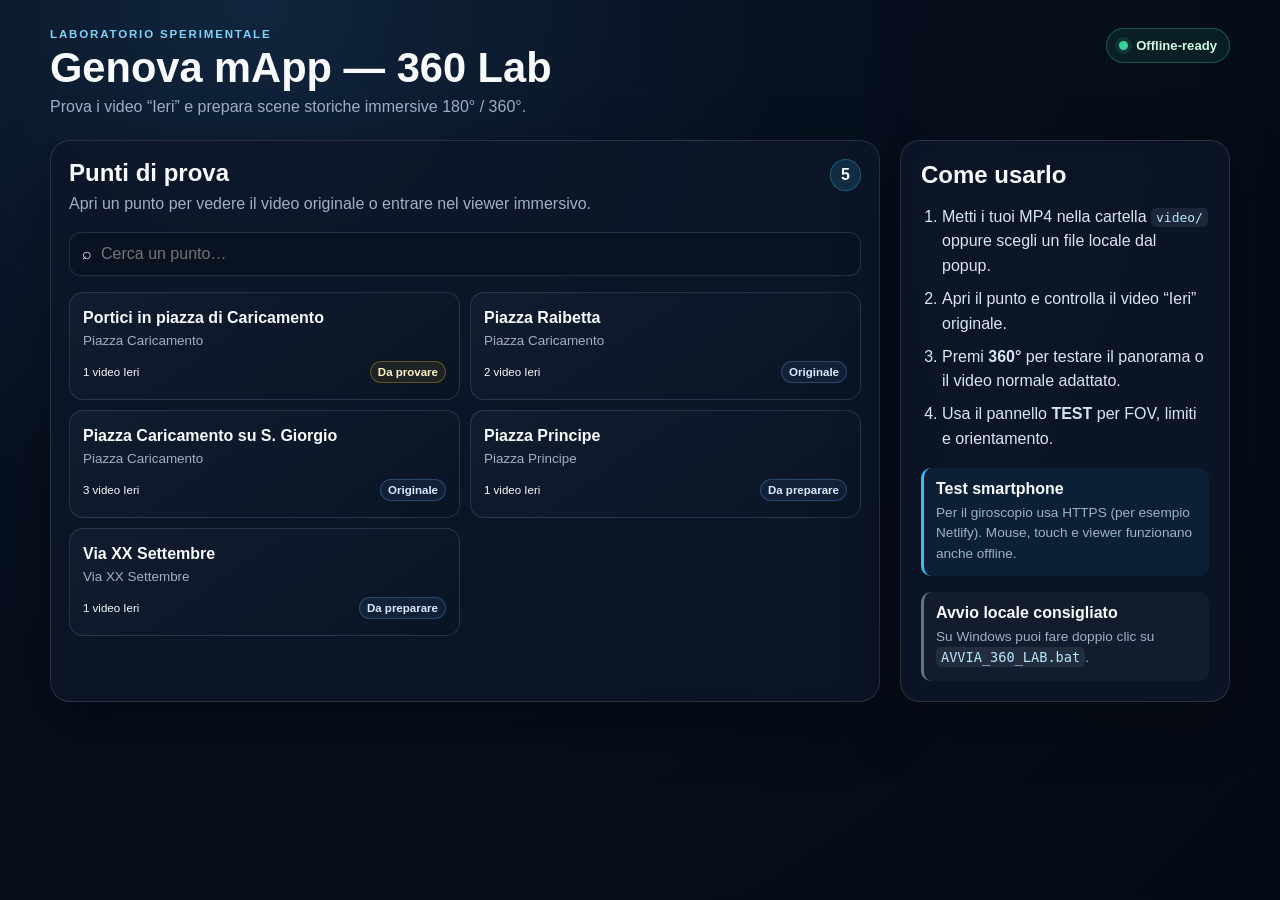
==== index.html @ f82e508f "Add files via upload" ====
<!doctype html>
<html lang="it">
<head>
  <meta charset="utf-8">
  <meta name="viewport" content="width=device-width, initial-scale=1, viewport-fit=cover">
  <meta name="theme-color" content="#07101f">
  <title>Genova mApp — 360 Lab v0.1.4</title>
  <link rel="stylesheet" href="css/style.css?v=0.1.4">
</head>
<body>
  <div class="app-shell">
    <header class="topbar">
      <div>
        <div class="eyebrow">LABORATORIO SPERIMENTALE</div>
        <h1>Genova mApp — 360 Lab</h1>
        <p class="subtitle">Prova i video “Ieri” e prepara scene storiche immersive 180° / 360°.</p>
      </div>
      <div class="offline-pill" title="Nessuna libreria esterna necessaria"><span class="dot"></span> Offline-ready</div>
    </header>

    <main class="main-grid">
      <section class="catalog-panel">
        <div class="panel-heading">
          <div>
            <h2>Punti di prova</h2>
            <p>Apri un punto per vedere il video originale o entrare nel viewer immersivo.</p>
          </div>
          <span id="point-count" class="count-badge">0</span>
        </div>
        <label class="search-box">
          <span aria-hidden="true">⌕</span>
          <input id="search-input" type="search" placeholder="Cerca un punto…" autocomplete="off">
        </label>
        <div id="point-list" class="point-list" aria-live="polite"></div>
      </section>

      <aside class="info-panel">
        <h2>Come usarlo</h2>
        <ol>
          <li>Metti i tuoi MP4 nella cartella <code>video/</code> oppure scegli un file locale dal popup.</li>
          <li>Apri il punto e controlla il video “Ieri” originale.</li>
          <li>Premi <strong>360°</strong> per testare il panorama o il video normale adattato.</li>
          <li>Usa il pannello <strong>TEST</strong> per FOV, limiti e orientamento.</li>
        </ol>
        <div class="note-card">
          <strong>Test smartphone</strong>
          <p>Per il giroscopio usa HTTPS (per esempio Netlify). Mouse, touch e viewer funzionano anche offline.</p>
        </div>
        <div class="note-card compact">
          <strong>Avvio locale consigliato</strong>
          <p>Su Windows puoi fare doppio clic su <code>AVVIA_360_LAB.bat</code>.</p>
        </div>
      </aside>
    </main>
  </div>

  <div id="point-modal" class="modal-backdrop" hidden>
    <section class="qr-modal" role="dialog" aria-modal="true" aria-labelledby="modal-title">
      <header class="qr-header">
        <div>
          <div class="qr-kicker">PUNTO QR — TEST</div>
          <h2 id="modal-title">Punto</h2>
        </div>
        <button id="modal-close" class="icon-btn" type="button" aria-label="Chiudi">×</button>
      </header>

      <div class="media-stage">
        <video id="past-video" playsinline preload="metadata" controls></video>
        <div id="media-empty" class="media-empty">
          <div class="media-empty-icon">▶</div>
          <strong>Video “Ieri” non presente</strong>
          <span>Copia il file indicato in <code>video/</code> oppure selezionalo dal computer.</span>
        </div>
      </div>

      <div class="video-controls">
        <button id="video-play" class="control-btn" type="button" aria-label="Riproduci o pausa">▶</button>
        <input id="video-progress" class="progress" type="range" min="0" max="1000" value="0" aria-label="Posizione video">
        <span id="video-time" class="time">0:00 / 0:00</span>
      </div>

      <div class="media-tabs" aria-label="Modalità">
        <button class="tab-btn is-active" type="button" data-tab="original">Ieri</button>
        <button id="open-vr" class="tab-btn vr-tab" type="button">◉ 360°</button>
        <button id="pick-file" class="tab-btn secondary" type="button">File locale…</button>
        <input id="local-file" type="file" accept="video/*,image/*" hidden>
      </div>

      <div class="qr-content">
        <p id="modal-description"></p>
        <div class="media-meta">
          <span id="source-name"></span>
          <span id="source-status" class="status-chip"></span>
        </div>
      </div>

      <footer class="qr-footer">
        <button id="prev-media" class="small-btn" type="button">‹ Precedente</button>
        <span id="media-counter">1 / 1</span>
        <button id="next-media" class="small-btn" type="button">Successivo ›</button>
      </footer>
    </section>
  </div>

  <div id="vr-overlay" class="vr-overlay" hidden>
    <section id="vr-shell" class="vr-shell" aria-label="Viewer immersivo">
      <canvas id="vr-canvas" tabindex="0"></canvas>
      <div id="vr-fallback" class="vr-fallback" hidden>
        <strong>Viewer non disponibile.</strong>
        <span>Il contenuto non può essere visualizzato nel viewer immersivo.</span>
      </div>

      <header class="vr-topbar">
        <div>
          <div class="vr-kicker">GENOVA NEL PASSATO</div>
          <h2 id="vr-title">Panorama</h2>
        </div>
        <div class="vr-top-actions">
          <button id="gyro-btn" class="vr-btn" type="button">📱 Movimento</button>
          <button id="vr-fullscreen" class="vr-btn" type="button">⛶</button>
          <button id="vr-close" class="vr-btn vr-close" type="button">×</button>
        </div>
      </header>

      <div class="vr-hint" id="vr-hint">Trascina per guardarti intorno • rotellina per lo zoom</div>

      <button id="test-toggle" class="test-toggle" type="button">⚙ TEST</button>
      <aside id="test-panel" class="test-panel" hidden>
        <div class="test-head">
          <strong>Regolazioni scena</strong>
          <button id="test-close" type="button" aria-label="Chiudi pannello test">×</button>
        </div>

        <label>Proiezione
          <select id="projection-select">
            <option value="equirect">Panorama equirettangolare</option>
            <option value="flat180">Video/foto normale → 180° (test)</option>
          </select>
        </label>

        <label>Ampiezza visuale <output id="fov-out">80°</output>
          <input id="fov-range" type="range" min="35" max="110" value="80">
        </label>

        <label>Rotazione iniziale <output id="yaw-out">0°</output>
          <input id="yaw-range" type="range" min="-180" max="180" value="0">
        </label>

        <label>Inclinazione <output id="pitch-out">0°</output>
          <input id="pitch-range" type="range" min="-75" max="75" value="0">
        </label>

        <label>Limite orizzontale
          <select id="limit-select">
            <option value="180">180°</option>
            <option value="150">150°</option>
            <option value="120">120°</option>
            <option value="240">240°</option>
            <option value="360">360°</option>
          </select>
        </label>

        <label class="switch-row"><input id="auto-rotate" type="checkbox"> Rotazione automatica lenta</label>
        <label class="switch-row"><input id="loop-video" type="checkbox" checked> Video in loop</label>

        <div class="test-actions">
          <button id="reset-view" type="button">Reset visuale</button>
          <button id="play-vr-media" type="button">▶ / ❚❚</button>
        </div>
        <p id="vr-source-info" class="source-info"></p>
      </aside>
    </section>
  </div>

  <script src="js/punti.js?v=0.1.4"></script>
  <script src="js/vr-viewer.js?v=0.1.4"></script>
  <script src="js/app.js?v=0.1.4"></script>
</body>
</html>
---- css/style.css ----
[hidden]{display:none!important}
:root{
  color-scheme:dark;
  --bg:#07101f;--panel:#0d1728;--panel2:#111d31;--line:rgba(148,163,184,.20);
  --text:#f8fafc;--muted:#9fb0c7;--blue:#38bdf8;--blue2:#0ea5e9;--green:#34d399;
  --amber:#fbbf24;--red:#fb7185;--shadow:0 20px 60px rgba(0,0,0,.35)
}
*{box-sizing:border-box}html,body{margin:0;min-height:100%;background:radial-gradient(circle at 20% 0,#10253d 0,#07101f 42%,#050b15 100%);color:var(--text);font-family:Inter,Segoe UI,Roboto,Arial,sans-serif}button,input,select{font:inherit}button{color:inherit}.app-shell{width:min(1180px,calc(100% - 32px));margin:0 auto;padding:28px 0 42px}.topbar{display:flex;justify-content:space-between;gap:24px;align-items:flex-start;margin-bottom:24px}.eyebrow,.qr-kicker,.vr-kicker{font-size:.72rem;font-weight:900;letter-spacing:.16em;color:#7dd3fc}.topbar h1{margin:.25rem 0 .35rem;font-size:clamp(1.65rem,4vw,2.6rem)}.subtitle{margin:0;color:var(--muted);max-width:720px}.offline-pill{display:flex;align-items:center;gap:8px;border:1px solid rgba(52,211,153,.32);background:rgba(52,211,153,.09);padding:9px 12px;border-radius:999px;color:#d1fae5;font-size:.82rem;font-weight:800;white-space:nowrap}.dot{width:9px;height:9px;border-radius:50%;background:var(--green);box-shadow:0 0 0 4px rgba(52,211,153,.12)}.main-grid{display:grid;grid-template-columns:minmax(0,1fr) 330px;gap:20px}.catalog-panel,.info-panel{border:1px solid var(--line);background:rgba(13,23,40,.86);border-radius:20px;box-shadow:var(--shadow);backdrop-filter:blur(10px)}.catalog-panel{padding:18px}.info-panel{padding:20px;align-self:start}.panel-heading{display:flex;justify-content:space-between;gap:20px;align-items:flex-start}.panel-heading h2,.info-panel h2{margin:0 0 5px}.panel-heading p,.info-panel p{margin:0;color:var(--muted);line-height:1.5}.count-badge{background:rgba(56,189,248,.14);border:1px solid rgba(56,189,248,.3);padding:6px 10px;border-radius:999px;font-weight:900}.search-box{margin:16px 0;display:flex;align-items:center;gap:9px;border:1px solid var(--line);background:#081220;border-radius:12px;padding:0 12px}.search-box input{width:100%;min-width:0;border:0;outline:0;background:transparent;color:var(--text);padding:12px 0;font-size:16px}.point-list{display:grid;grid-template-columns:repeat(2,minmax(0,1fr));gap:10px}.point-card{border:1px solid var(--line);background:linear-gradient(145deg,rgba(17,29,49,.95),rgba(10,20,36,.95));border-radius:14px;padding:13px;text-align:left;cursor:pointer;transition:.16s ease;min-height:108px}.point-card:hover{border-color:rgba(56,189,248,.55);transform:translateY(-1px)}.point-card:focus-visible,.tab-btn:focus-visible,.vr-btn:focus-visible,.small-btn:focus-visible{outline:2px solid var(--blue);outline-offset:2px}.point-card h3{margin:0 0 5px;font-size:1rem}.point-card p{margin:0;color:var(--muted);font-size:.84rem;line-height:1.4}.point-meta{margin-top:10px;display:flex;align-items:center;justify-content:space-between;gap:8px;font-size:.72rem}.status{padding:4px 7px;border-radius:999px;font-weight:800;border:1px solid}.status-ready{color:#d1fae5;border-color:rgba(52,211,153,.32);background:rgba(52,211,153,.09)}.status-test{color:#fef3c7;border-color:rgba(251,191,36,.3);background:rgba(251,191,36,.08)}.status-source{color:#dbeafe;border-color:rgba(96,165,250,.3);background:rgba(96,165,250,.08)}.info-panel ol{padding-left:21px;color:#dbe5f2;line-height:1.55}.info-panel li+li{margin-top:8px}.info-panel code,.media-empty code{background:rgba(148,163,184,.12);padding:2px 5px;border-radius:5px;color:#bae6fd}.note-card{margin-top:16px;border-left:3px solid var(--blue);background:rgba(14,165,233,.08);padding:12px;border-radius:10px}.note-card.compact{border-left-color:#64748b;background:rgba(100,116,139,.08)}.note-card p{font-size:.85rem;margin-top:5px}.modal-backdrop{position:fixed;inset:0;background:rgba(2,6,12,.76);display:grid;place-items:center;padding:20px;z-index:50;backdrop-filter:blur(5px)}.modal-backdrop[hidden],.vr-overlay[hidden]{display:none!important}.qr-modal{width:min(590px,100%);max-height:calc(100vh - 40px);overflow:auto;border:1px solid rgba(148,163,184,.24);border-radius:18px;background:#0b1628;box-shadow:0 26px 90px rgba(0,0,0,.6)}.qr-header{display:flex;align-items:center;justify-content:space-between;gap:12px;padding:15px 16px;border-bottom:1px solid var(--line)}.qr-header h2{margin:3px 0 0;font-size:1.2rem}.icon-btn{width:38px;height:38px;border-radius:10px;border:1px solid var(--line);background:#132238;font-size:1.6rem;cursor:pointer}.media-stage{position:relative;aspect-ratio:16/9;background:#02060b;display:grid;place-items:center;overflow:hidden}.media-stage video{width:100%;height:100%;object-fit:contain;background:#000}.media-empty{position:absolute;inset:0;display:flex;flex-direction:column;align-items:center;justify-content:center;text-align:center;gap:7px;color:var(--muted);padding:22px;background:radial-gradient(circle,#122238,#050a12)}.media-empty strong{color:var(--text)}.media-empty-icon{font-size:2rem;color:#7dd3fc}.video-controls{display:flex;align-items:center;gap:8px;padding:7px 10px;background:#070e1b;border-top:1px solid var(--line);border-bottom:1px solid var(--line)}.control-btn{width:34px;height:34px;border:1px solid var(--line);border-radius:8px;background:#172438;cursor:pointer}.progress{flex:1;min-width:70px;accent-color:var(--blue)}.time{font-size:.72rem;color:#cbd5e1;font-variant-numeric:tabular-nums;white-space:nowrap}.media-tabs{display:flex;gap:7px;padding:11px 12px;border-bottom:1px solid var(--line);flex-wrap:wrap}.tab-btn,.small-btn{border:1px solid var(--line);background:#16243a;border-radius:10px;padding:9px 13px;font-weight:800;cursor:pointer}.tab-btn.is-active{border-color:rgba(56,189,248,.65);background:rgba(14,165,233,.19)}.vr-tab{border-color:rgba(56,189,248,.55);background:linear-gradient(135deg,rgba(14,165,233,.22),rgba(56,189,248,.09))}.tab-btn.secondary{margin-left:auto;color:#cbd5e1}.qr-content{padding:13px 15px}.qr-content p{margin:0;color:#d3dceb;line-height:1.55}.media-meta{display:flex;gap:8px;align-items:center;justify-content:space-between;margin-top:11px;color:var(--muted);font-size:.76rem;flex-wrap:wrap}.status-chip{border:1px solid var(--line);border-radius:999px;padding:4px 7px}.qr-footer{display:flex;align-items:center;justify-content:space-between;gap:10px;padding:11px 13px;border-top:1px solid var(--line);background:rgba(15,23,42,.35)}.small-btn{padding:8px 10px;font-size:.82rem}.small-btn:disabled{opacity:.4;cursor:not-allowed}.vr-overlay{position:fixed;inset:0;background:#000;z-index:80}.vr-shell{position:absolute;inset:0;overflow:hidden;background:#000}.vr-shell canvas{display:block;width:100%;height:100%;touch-action:none;cursor:grab;outline:0}.vr-shell canvas:active{cursor:grabbing}.vr-topbar{position:absolute;top:0;left:0;right:0;display:flex;align-items:center;justify-content:space-between;gap:12px;padding:calc(12px + env(safe-area-inset-top)) 14px 12px;background:linear-gradient(to bottom,rgba(0,0,0,.74),transparent);pointer-events:none}.vr-topbar>*{pointer-events:auto}.vr-topbar h2{margin:3px 0 0;font-size:1.05rem;text-shadow:0 2px 8px #000}.vr-top-actions{display:flex;gap:7px}.vr-btn{min-width:42px;height:42px;border:1px solid rgba(255,255,255,.23);border-radius:10px;background:rgba(7,14,27,.72);backdrop-filter:blur(8px);font-weight:800;cursor:pointer}.vr-btn.is-on{border-color:rgba(52,211,153,.7);background:rgba(5,150,105,.35)}.vr-close{font-size:1.45rem}.vr-hint{position:absolute;left:50%;bottom:18px;transform:translateX(-50%);background:rgba(7,14,27,.72);border:1px solid rgba(255,255,255,.18);padding:8px 12px;border-radius:999px;font-size:.78rem;white-space:nowrap;backdrop-filter:blur(8px);pointer-events:none}.test-toggle{position:absolute;right:14px;bottom:18px;border:1px solid rgba(255,255,255,.2);background:rgba(7,14,27,.78);border-radius:10px;padding:10px 12px;font-weight:900;cursor:pointer}.test-panel{position:absolute;right:14px;bottom:70px;width:min(330px,calc(100% - 28px));max-height:calc(100% - 140px);overflow:auto;border:1px solid rgba(255,255,255,.2);background:rgba(7,14,27,.94);backdrop-filter:blur(12px);border-radius:14px;padding:13px;box-shadow:0 18px 55px rgba(0,0,0,.5)}.test-panel label{display:grid;gap:6px;margin-top:11px;color:#dbe5f2;font-size:.82rem}.test-panel select,.test-panel input[type=range]{width:100%}.test-panel select{border:1px solid var(--line);background:#132238;color:var(--text);border-radius:8px;padding:8px}.test-head{display:flex;justify-content:space-between;align-items:center}.test-head button{border:0;background:transparent;color:#fff;font-size:1.2rem;cursor:pointer}.test-panel output{float:right;color:#7dd3fc}.switch-row{display:flex!important;grid-template-columns:auto 1fr;align-items:center;gap:8px!important}.test-actions{display:grid;grid-template-columns:1fr 1fr;gap:8px;margin-top:13px}.test-actions button{border:1px solid var(--line);background:#172438;color:#fff;border-radius:9px;padding:9px;cursor:pointer}.source-info{margin:10px 0 0!important;color:var(--muted);font-size:.73rem;word-break:break-all}.vr-fallback{position:absolute;inset:0;display:grid;place-content:center;text-align:center;gap:8px;background:#07101f;color:var(--muted)}.vr-fallback strong{color:#fff}.empty-list{padding:24px;text-align:center;color:var(--muted);border:1px dashed var(--line);border-radius:12px}
@media(max-width:820px){.main-grid{grid-template-columns:1fr}.info-panel{order:2}.point-list{grid-template-columns:1fr 1fr}.topbar{align-items:center}.offline-pill{display:none}}
@media(max-width:560px){.app-shell{width:min(100% - 20px,1180px);padding-top:16px}.topbar{margin-bottom:14px}.subtitle{font-size:.9rem}.point-list{grid-template-columns:1fr}.catalog-panel{padding:12px;border-radius:15px}.info-panel{padding:15px;border-radius:15px}.modal-backdrop{padding:10px;align-items:end}.qr-modal{max-height:calc(100vh - 20px);border-radius:16px}.tab-btn{flex:1 1 auto}.tab-btn.secondary{margin-left:0}.video-controls{gap:5px}.time{font-size:.65rem}.vr-topbar{align-items:flex-start}.vr-top-actions{gap:5px}.vr-btn{min-width:40px;height:40px}.vr-btn:first-child{font-size:0}.vr-btn:first-child::after{content:'📱';font-size:18px}.vr-hint{bottom:76px;max-width:calc(100% - 24px);white-space:normal;text-align:center}.test-toggle{bottom:18px}}
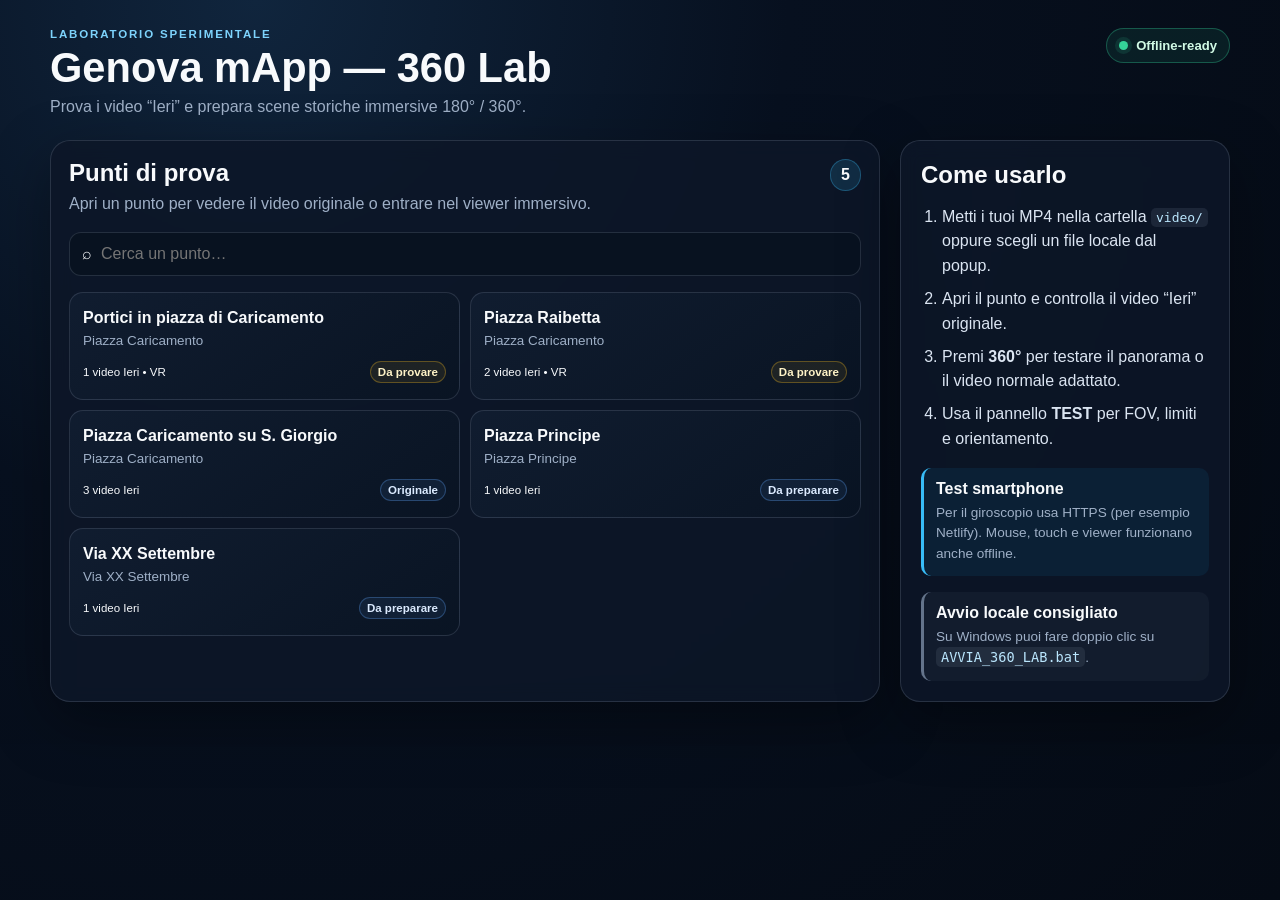
==== commit 21a48388: "Add files via upload" ====
--- a/index.html
+++ b/index.html
@@ -4,8 +4,8 @@
   <meta charset="utf-8">
   <meta name="viewport" content="width=device-width, initial-scale=1, viewport-fit=cover">
   <meta name="theme-color" content="#07101f">
-  <title>Genova mApp — 360 Lab v0.1.4</title>
-  <link rel="stylesheet" href="css/style.css?v=0.1.4">
+  <title>Genova mApp — 360 Lab v0.1.6</title>
+  <link rel="stylesheet" href="css/style.css?v=0.1.6">
 </head>
 <body>
   <div class="app-shell">
@@ -109,6 +109,10 @@
         <strong>Viewer non disponibile.</strong>
         <span>Il contenuto non può essere visualizzato nel viewer immersivo.</span>
       </div>
+      <div id="vr-loader" class="vr-loader" hidden>
+        <span class="vr-spinner" aria-hidden="true"></span>
+        <strong>Caricamento del video...</strong>
+      </div>
 
       <header class="vr-topbar">
         <div>
@@ -117,6 +121,7 @@
         </div>
         <div class="vr-top-actions">
           <button id="gyro-btn" class="vr-btn" type="button">📱 Movimento</button>
+          <button id="vr-audio" class="vr-btn vr-audio" type="button" aria-label="Silenzia audio" title="Silenzia audio">🔊</button>
           <button id="vr-fullscreen" class="vr-btn" type="button">⛶</button>
           <button id="vr-close" class="vr-btn vr-close" type="button">×</button>
         </div>
@@ -150,30 +155,31 @@
           <input id="pitch-range" type="range" min="-75" max="75" value="0">
         </label>
 
-        <label>Limite orizzontale
-          <select id="limit-select">
-            <option value="180">180°</option>
-            <option value="150">150°</option>
-            <option value="120">120°</option>
-            <option value="240">240°</option>
-            <option value="360">360°</option>
-          </select>
+        <label>Limite sinistro <output id="min-yaw-out">-90°</output>
+          <input id="min-yaw-range" type="range" min="-180" max="0" value="-90">
+        </label>
+        <label>Limite destro <output id="max-yaw-out">90°</output>
+          <input id="max-yaw-range" type="range" min="0" max="180" value="90">
+        </label>
+        <label>Limite verso il basso <output id="min-pitch-out">-40°</output>
+          <input id="min-pitch-range" type="range" min="-85" max="0" value="-40">
+        </label>
+        <label>Limite verso l’alto <output id="max-pitch-out">40°</output>
+          <input id="max-pitch-range" type="range" min="0" max="85" value="40">
         </label>
 
         <label class="switch-row"><input id="auto-rotate" type="checkbox"> Rotazione automatica lenta</label>
-        <label class="switch-row"><input id="loop-video" type="checkbox" checked> Video in loop</label>
 
-        <div class="test-actions">
+        <div class="test-actions single">
           <button id="reset-view" type="button">Reset visuale</button>
-          <button id="play-vr-media" type="button">▶ / ❚❚</button>
         </div>
         <p id="vr-source-info" class="source-info"></p>
       </aside>
     </section>
   </div>
 
-  <script src="js/punti.js?v=0.1.4"></script>
-  <script src="js/vr-viewer.js?v=0.1.4"></script>
-  <script src="js/app.js?v=0.1.4"></script>
+  <script src="js/punti.js?v=0.1.6"></script>
+  <script src="js/vr-viewer.js?v=0.1.6"></script>
+  <script src="js/app.js?v=0.1.6"></script>
 </body>
 </html>
--- a/css/style.css
+++ b/css/style.css
@@ -8,3 +8,6 @@
 *{box-sizing:border-box}html,body{margin:0;min-height:100%;background:radial-gradient(circle at 20% 0,#10253d 0,#07101f 42%,#050b15 100%);color:var(--text);font-family:Inter,Segoe UI,Roboto,Arial,sans-serif}button,input,select{font:inherit}button{color:inherit}.app-shell{width:min(1180px,calc(100% - 32px));margin:0 auto;padding:28px 0 42px}.topbar{display:flex;justify-content:space-between;gap:24px;align-items:flex-start;margin-bottom:24px}.eyebrow,.qr-kicker,.vr-kicker{font-size:.72rem;font-weight:900;letter-spacing:.16em;color:#7dd3fc}.topbar h1{margin:.25rem 0 .35rem;font-size:clamp(1.65rem,4vw,2.6rem)}.subtitle{margin:0;color:var(--muted);max-width:720px}.offline-pill{display:flex;align-items:center;gap:8px;border:1px solid rgba(52,211,153,.32);background:rgba(52,211,153,.09);padding:9px 12px;border-radius:999px;color:#d1fae5;font-size:.82rem;font-weight:800;white-space:nowrap}.dot{width:9px;height:9px;border-radius:50%;background:var(--green);box-shadow:0 0 0 4px rgba(52,211,153,.12)}.main-grid{display:grid;grid-template-columns:minmax(0,1fr) 330px;gap:20px}.catalog-panel,.info-panel{border:1px solid var(--line);background:rgba(13,23,40,.86);border-radius:20px;box-shadow:var(--shadow);backdrop-filter:blur(10px)}.catalog-panel{padding:18px}.info-panel{padding:20px;align-self:start}.panel-heading{display:flex;justify-content:space-between;gap:20px;align-items:flex-start}.panel-heading h2,.info-panel h2{margin:0 0 5px}.panel-heading p,.info-panel p{margin:0;color:var(--muted);line-height:1.5}.count-badge{background:rgba(56,189,248,.14);border:1px solid rgba(56,189,248,.3);padding:6px 10px;border-radius:999px;font-weight:900}.search-box{margin:16px 0;display:flex;align-items:center;gap:9px;border:1px solid var(--line);background:#081220;border-radius:12px;padding:0 12px}.search-box input{width:100%;min-width:0;border:0;outline:0;background:transparent;color:var(--text);padding:12px 0;font-size:16px}.point-list{display:grid;grid-template-columns:repeat(2,minmax(0,1fr));gap:10px}.point-card{border:1px solid var(--line);background:linear-gradient(145deg,rgba(17,29,49,.95),rgba(10,20,36,.95));border-radius:14px;padding:13px;text-align:left;cursor:pointer;transition:.16s ease;min-height:108px}.point-card:hover{border-color:rgba(56,189,248,.55);transform:translateY(-1px)}.point-card:focus-visible,.tab-btn:focus-visible,.vr-btn:focus-visible,.small-btn:focus-visible{outline:2px solid var(--blue);outline-offset:2px}.point-card h3{margin:0 0 5px;font-size:1rem}.point-card p{margin:0;color:var(--muted);font-size:.84rem;line-height:1.4}.point-meta{margin-top:10px;display:flex;align-items:center;justify-content:space-between;gap:8px;font-size:.72rem}.status{padding:4px 7px;border-radius:999px;font-weight:800;border:1px solid}.status-ready{color:#d1fae5;border-color:rgba(52,211,153,.32);background:rgba(52,211,153,.09)}.status-test{color:#fef3c7;border-color:rgba(251,191,36,.3);background:rgba(251,191,36,.08)}.status-source{color:#dbeafe;border-color:rgba(96,165,250,.3);background:rgba(96,165,250,.08)}.info-panel ol{padding-left:21px;color:#dbe5f2;line-height:1.55}.info-panel li+li{margin-top:8px}.info-panel code,.media-empty code{background:rgba(148,163,184,.12);padding:2px 5px;border-radius:5px;color:#bae6fd}.note-card{margin-top:16px;border-left:3px solid var(--blue);background:rgba(14,165,233,.08);padding:12px;border-radius:10px}.note-card.compact{border-left-color:#64748b;background:rgba(100,116,139,.08)}.note-card p{font-size:.85rem;margin-top:5px}.modal-backdrop{position:fixed;inset:0;background:rgba(2,6,12,.76);display:grid;place-items:center;padding:20px;z-index:50;backdrop-filter:blur(5px)}.modal-backdrop[hidden],.vr-overlay[hidden]{display:none!important}.qr-modal{width:min(590px,100%);max-height:calc(100vh - 40px);overflow:auto;border:1px solid rgba(148,163,184,.24);border-radius:18px;background:#0b1628;box-shadow:0 26px 90px rgba(0,0,0,.6)}.qr-header{display:flex;align-items:center;justify-content:space-between;gap:12px;padding:15px 16px;border-bottom:1px solid var(--line)}.qr-header h2{margin:3px 0 0;font-size:1.2rem}.icon-btn{width:38px;height:38px;border-radius:10px;border:1px solid var(--line);background:#132238;font-size:1.6rem;cursor:pointer}.media-stage{position:relative;aspect-ratio:16/9;background:#02060b;display:grid;place-items:center;overflow:hidden}.media-stage video{width:100%;height:100%;object-fit:contain;background:#000}.media-empty{position:absolute;inset:0;display:flex;flex-direction:column;align-items:center;justify-content:center;text-align:center;gap:7px;color:var(--muted);padding:22px;background:radial-gradient(circle,#122238,#050a12)}.media-empty strong{color:var(--text)}.media-empty-icon{font-size:2rem;color:#7dd3fc}.video-controls{display:flex;align-items:center;gap:8px;padding:7px 10px;background:#070e1b;border-top:1px solid var(--line);border-bottom:1px solid var(--line)}.control-btn{width:34px;height:34px;border:1px solid var(--line);border-radius:8px;background:#172438;cursor:pointer}.progress{flex:1;min-width:70px;accent-color:var(--blue)}.time{font-size:.72rem;color:#cbd5e1;font-variant-numeric:tabular-nums;white-space:nowrap}.media-tabs{display:flex;gap:7px;padding:11px 12px;border-bottom:1px solid var(--line);flex-wrap:wrap}.tab-btn,.small-btn{border:1px solid var(--line);background:#16243a;border-radius:10px;padding:9px 13px;font-weight:800;cursor:pointer}.tab-btn.is-active{border-color:rgba(56,189,248,.65);background:rgba(14,165,233,.19)}.vr-tab{border-color:rgba(56,189,248,.55);background:linear-gradient(135deg,rgba(14,165,233,.22),rgba(56,189,248,.09))}.tab-btn.secondary{margin-left:auto;color:#cbd5e1}.qr-content{padding:13px 15px}.qr-content p{margin:0;color:#d3dceb;line-height:1.55}.media-meta{display:flex;gap:8px;align-items:center;justify-content:space-between;margin-top:11px;color:var(--muted);font-size:.76rem;flex-wrap:wrap}.status-chip{border:1px solid var(--line);border-radius:999px;padding:4px 7px}.qr-footer{display:flex;align-items:center;justify-content:space-between;gap:10px;padding:11px 13px;border-top:1px solid var(--line);background:rgba(15,23,42,.35)}.small-btn{padding:8px 10px;font-size:.82rem}.small-btn:disabled{opacity:.4;cursor:not-allowed}.vr-overlay{position:fixed;inset:0;background:#000;z-index:80}.vr-shell{position:absolute;inset:0;overflow:hidden;background:#000}.vr-shell canvas{display:block;width:100%;height:100%;touch-action:none;cursor:grab;outline:0}.vr-shell canvas:active{cursor:grabbing}.vr-topbar{position:absolute;top:0;left:0;right:0;display:flex;align-items:center;justify-content:space-between;gap:12px;padding:calc(12px + env(safe-area-inset-top)) 14px 12px;background:linear-gradient(to bottom,rgba(0,0,0,.74),transparent);pointer-events:none}.vr-topbar>*{pointer-events:auto}.vr-topbar h2{margin:3px 0 0;font-size:1.05rem;text-shadow:0 2px 8px #000}.vr-top-actions{display:flex;gap:7px}.vr-btn{min-width:42px;height:42px;border:1px solid rgba(255,255,255,.23);border-radius:10px;background:rgba(7,14,27,.72);backdrop-filter:blur(8px);font-weight:800;cursor:pointer}.vr-btn.is-on{border-color:rgba(52,211,153,.7);background:rgba(5,150,105,.35)}.vr-close{font-size:1.45rem}.vr-hint{position:absolute;left:50%;bottom:18px;transform:translateX(-50%);background:rgba(7,14,27,.72);border:1px solid rgba(255,255,255,.18);padding:8px 12px;border-radius:999px;font-size:.78rem;white-space:nowrap;backdrop-filter:blur(8px);pointer-events:none}.test-toggle{position:absolute;right:14px;bottom:18px;border:1px solid rgba(255,255,255,.2);background:rgba(7,14,27,.78);border-radius:10px;padding:10px 12px;font-weight:900;cursor:pointer}.test-panel{position:absolute;right:14px;bottom:70px;width:min(330px,calc(100% - 28px));max-height:calc(100% - 140px);overflow:auto;border:1px solid rgba(255,255,255,.2);background:rgba(7,14,27,.94);backdrop-filter:blur(12px);border-radius:14px;padding:13px;box-shadow:0 18px 55px rgba(0,0,0,.5)}.test-panel label{display:grid;gap:6px;margin-top:11px;color:#dbe5f2;font-size:.82rem}.test-panel select,.test-panel input[type=range]{width:100%}.test-panel select{border:1px solid var(--line);background:#132238;color:var(--text);border-radius:8px;padding:8px}.test-head{display:flex;justify-content:space-between;align-items:center}.test-head button{border:0;background:transparent;color:#fff;font-size:1.2rem;cursor:pointer}.test-panel output{float:right;color:#7dd3fc}.switch-row{display:flex!important;grid-template-columns:auto 1fr;align-items:center;gap:8px!important}.test-actions{display:grid;grid-template-columns:1fr 1fr;gap:8px;margin-top:13px}.test-actions button{border:1px solid var(--line);background:#172438;color:#fff;border-radius:9px;padding:9px;cursor:pointer}.source-info{margin:10px 0 0!important;color:var(--muted);font-size:.73rem;word-break:break-all}.vr-fallback{position:absolute;inset:0;display:grid;place-content:center;text-align:center;gap:8px;background:#07101f;color:var(--muted)}.vr-fallback strong{color:#fff}.empty-list{padding:24px;text-align:center;color:var(--muted);border:1px dashed var(--line);border-radius:12px}
 @media(max-width:820px){.main-grid{grid-template-columns:1fr}.info-panel{order:2}.point-list{grid-template-columns:1fr 1fr}.topbar{align-items:center}.offline-pill{display:none}}
 @media(max-width:560px){.app-shell{width:min(100% - 20px,1180px);padding-top:16px}.topbar{margin-bottom:14px}.subtitle{font-size:.9rem}.point-list{grid-template-columns:1fr}.catalog-panel{padding:12px;border-radius:15px}.info-panel{padding:15px;border-radius:15px}.modal-backdrop{padding:10px;align-items:end}.qr-modal{max-height:calc(100vh - 20px);border-radius:16px}.tab-btn{flex:1 1 auto}.tab-btn.secondary{margin-left:0}.video-controls{gap:5px}.time{font-size:.65rem}.vr-topbar{align-items:flex-start}.vr-top-actions{gap:5px}.vr-btn{min-width:40px;height:40px}.vr-btn:first-child{font-size:0}.vr-btn:first-child::after{content:'📱';font-size:18px}.vr-hint{bottom:76px;max-width:calc(100% - 24px);white-space:normal;text-align:center}.test-toggle{bottom:18px}}
+
+/* 360 Lab v0.1.6 */
+.vr-loader{position:absolute;inset:0;z-index:8;display:flex;flex-direction:column;align-items:center;justify-content:center;gap:12px;background:rgba(3,8,18,.86);color:#fff;text-align:center;pointer-events:none}.vr-loader[hidden]{display:none!important}.vr-spinner{width:36px;height:36px;border:3px solid rgba(255,255,255,.22);border-top-color:#7dd3fc;border-radius:50%;animation:vr-spin .8s linear infinite}.vr-audio{font-size:1.05rem}.test-actions.single{grid-template-columns:1fr}.tab-btn[hidden],.vr-btn[hidden]{display:none!important}@keyframes vr-spin{to{transform:rotate(360deg)}}@media(prefers-reduced-motion:reduce){.vr-spinner{animation:none;border-top-color:#fff}}
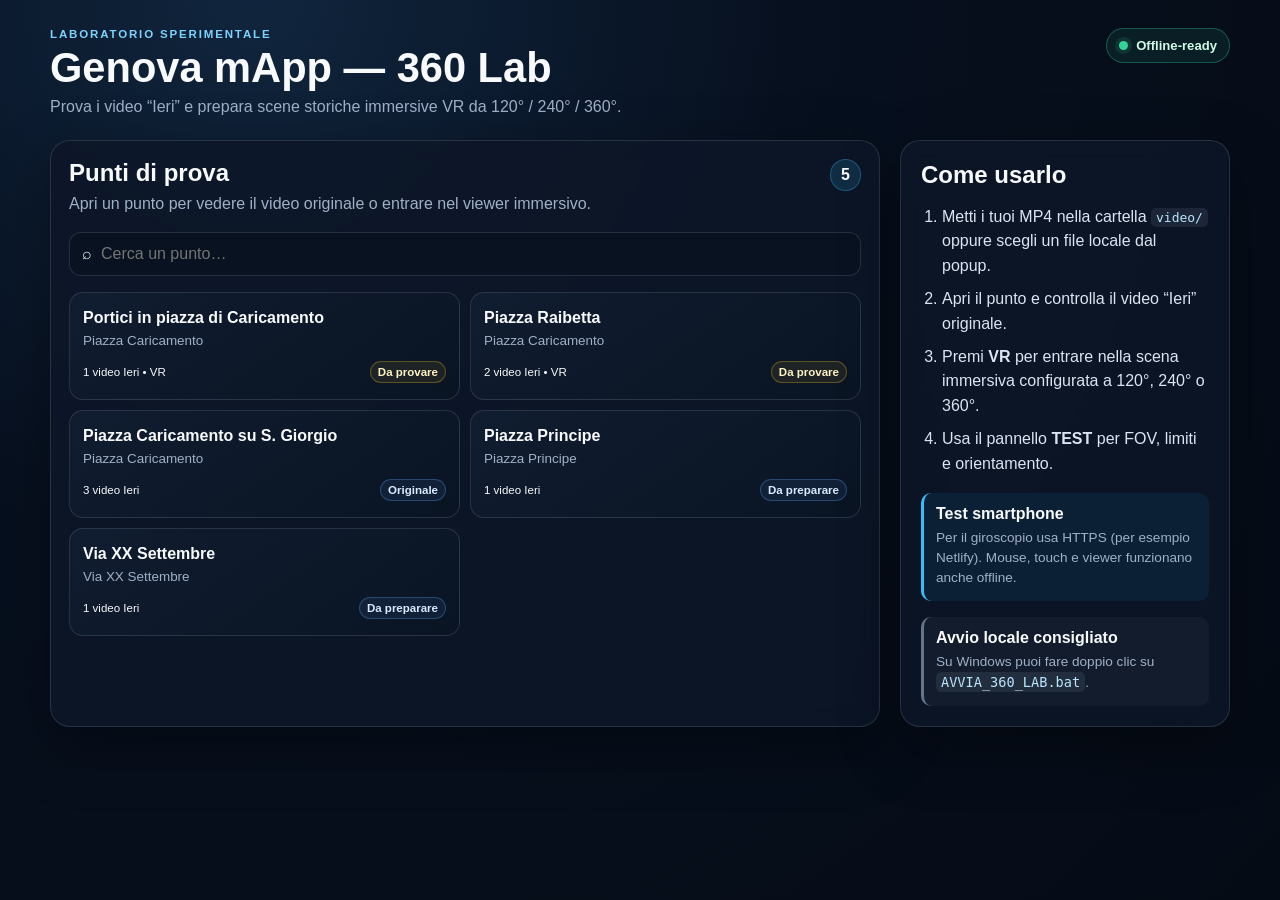
==== commit 79258ef6: "Add files via upload" ====
--- a/index.html
+++ b/index.html
@@ -4,8 +4,8 @@
   <meta charset="utf-8">
   <meta name="viewport" content="width=device-width, initial-scale=1, viewport-fit=cover">
   <meta name="theme-color" content="#07101f">
-  <title>Genova mApp — 360 Lab v0.1.6</title>
-  <link rel="stylesheet" href="css/style.css?v=0.1.6">
+  <title>Genova mApp — 360 Lab v0.1.7</title>
+  <link rel="stylesheet" href="css/style.css?v=0.1.7">
 </head>
 <body>
   <div class="app-shell">
@@ -13,7 +13,7 @@
       <div>
         <div class="eyebrow">LABORATORIO SPERIMENTALE</div>
         <h1>Genova mApp — 360 Lab</h1>
-        <p class="subtitle">Prova i video “Ieri” e prepara scene storiche immersive 180° / 360°.</p>
+        <p class="subtitle">Prova i video “Ieri” e prepara scene storiche immersive VR da 120° / 240° / 360°.</p>
       </div>
       <div class="offline-pill" title="Nessuna libreria esterna necessaria"><span class="dot"></span> Offline-ready</div>
     </header>
@@ -39,7 +39,7 @@
         <ol>
           <li>Metti i tuoi MP4 nella cartella <code>video/</code> oppure scegli un file locale dal popup.</li>
           <li>Apri il punto e controlla il video “Ieri” originale.</li>
-          <li>Premi <strong>360°</strong> per testare il panorama o il video normale adattato.</li>
+          <li>Premi <strong>VR</strong> per entrare nella scena immersiva configurata a 120°, 240° o 360°.</li>
           <li>Usa il pannello <strong>TEST</strong> per FOV, limiti e orientamento.</li>
         </ol>
         <div class="note-card">
@@ -81,7 +81,7 @@
 
       <div class="media-tabs" aria-label="Modalità">
         <button class="tab-btn is-active" type="button" data-tab="original">Ieri</button>
-        <button id="open-vr" class="tab-btn vr-tab" type="button">◉ 360°</button>
+        <button id="open-vr" class="tab-btn vr-tab" type="button">◉ VR</button>
         <button id="pick-file" class="tab-btn secondary" type="button">File locale…</button>
         <input id="local-file" type="file" accept="video/*,image/*" hidden>
       </div>
@@ -136,10 +136,18 @@
           <button id="test-close" type="button" aria-label="Chiudi pannello test">×</button>
         </div>
 
+        <label>Tipo scena VR
+          <select id="angle-select">
+            <option value="120">VR 120°</option>
+            <option value="240">VR 240°</option>
+            <option value="360">VR 360°</option>
+          </select>
+        </label>
+
         <label>Proiezione
           <select id="projection-select">
+            <option value="flatvr">Video/foto VR adattato</option>
             <option value="equirect">Panorama equirettangolare</option>
-            <option value="flat180">Video/foto normale → 180° (test)</option>
           </select>
         </label>
 
@@ -178,8 +186,8 @@
     </section>
   </div>
 
-  <script src="js/punti.js?v=0.1.6"></script>
-  <script src="js/vr-viewer.js?v=0.1.6"></script>
-  <script src="js/app.js?v=0.1.6"></script>
+  <script src="js/punti.js?v=0.1.7"></script>
+  <script src="js/vr-viewer.js?v=0.1.7"></script>
+  <script src="js/app.js?v=0.1.7"></script>
 </body>
 </html>
--- a/css/style.css
+++ b/css/style.css
@@ -9,5 +9,5 @@
 @media(max-width:820px){.main-grid{grid-template-columns:1fr}.info-panel{order:2}.point-list{grid-template-columns:1fr 1fr}.topbar{align-items:center}.offline-pill{display:none}}
 @media(max-width:560px){.app-shell{width:min(100% - 20px,1180px);padding-top:16px}.topbar{margin-bottom:14px}.subtitle{font-size:.9rem}.point-list{grid-template-columns:1fr}.catalog-panel{padding:12px;border-radius:15px}.info-panel{padding:15px;border-radius:15px}.modal-backdrop{padding:10px;align-items:end}.qr-modal{max-height:calc(100vh - 20px);border-radius:16px}.tab-btn{flex:1 1 auto}.tab-btn.secondary{margin-left:0}.video-controls{gap:5px}.time{font-size:.65rem}.vr-topbar{align-items:flex-start}.vr-top-actions{gap:5px}.vr-btn{min-width:40px;height:40px}.vr-btn:first-child{font-size:0}.vr-btn:first-child::after{content:'📱';font-size:18px}.vr-hint{bottom:76px;max-width:calc(100% - 24px);white-space:normal;text-align:center}.test-toggle{bottom:18px}}
 
-/* 360 Lab v0.1.6 */
+/* 360 Lab v0.1.7 */
 .vr-loader{position:absolute;inset:0;z-index:8;display:flex;flex-direction:column;align-items:center;justify-content:center;gap:12px;background:rgba(3,8,18,.86);color:#fff;text-align:center;pointer-events:none}.vr-loader[hidden]{display:none!important}.vr-spinner{width:36px;height:36px;border:3px solid rgba(255,255,255,.22);border-top-color:#7dd3fc;border-radius:50%;animation:vr-spin .8s linear infinite}.vr-audio{font-size:1.05rem}.test-actions.single{grid-template-columns:1fr}.tab-btn[hidden],.vr-btn[hidden]{display:none!important}@keyframes vr-spin{to{transform:rotate(360deg)}}@media(prefers-reduced-motion:reduce){.vr-spinner{animation:none;border-top-color:#fff}}
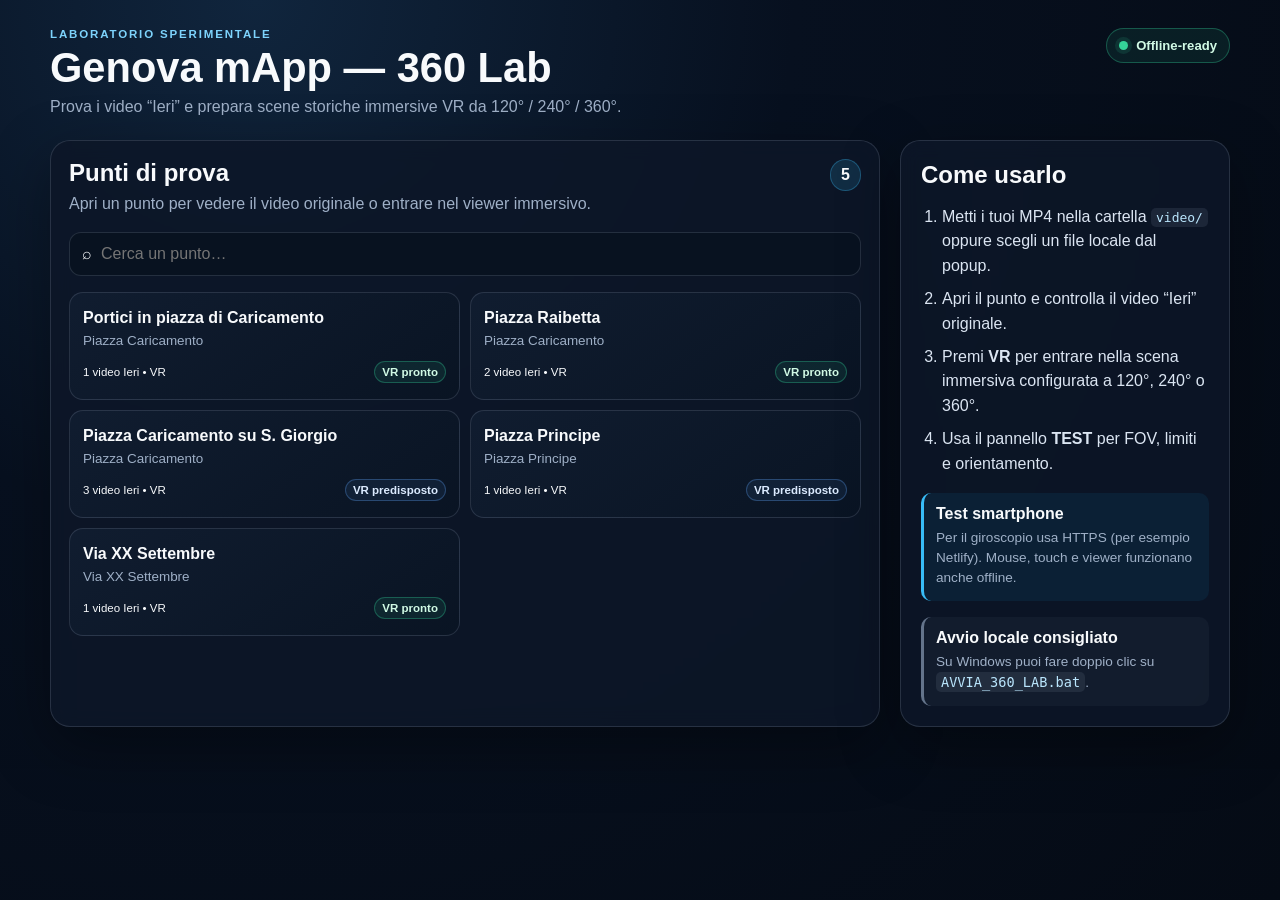
==== commit 20bb1aa1: "Add files via upload" ====
--- a/index.html
+++ b/index.html
@@ -5,7 +5,7 @@
   <meta name="viewport" content="width=device-width, initial-scale=1, viewport-fit=cover">
   <meta name="theme-color" content="#07101f">
   <title>Genova mApp — 360 Lab v0.1.7</title>
-  <link rel="stylesheet" href="css/style.css?v=0.1.7">
+  <link rel="stylesheet" href="css/style.css?v=0.1.9">
 </head>
 <body>
   <div class="app-shell">
@@ -139,10 +139,17 @@
         <label>Tipo scena VR
           <select id="angle-select">
             <option value="120">VR 120°</option>
+            <option value="180">VR 180°</option>
             <option value="240">VR 240°</option>
             <option value="360">VR 360°</option>
           </select>
         </label>
+
+        <label>Ampiezza verticale <output id="vertical-angle-out">80°</output>
+          <input id="vertical-angle-range" type="range" min="10" max="180" value="80">
+        </label>
+
+        <div class="ratio-readout">Rapporto angolare <strong id="ratio-out">1.50:1</strong></div>
 
         <label>Proiezione
           <select id="projection-select">
@@ -186,8 +193,8 @@
     </section>
   </div>
 
-  <script src="js/punti.js?v=0.1.7"></script>
-  <script src="js/vr-viewer.js?v=0.1.7"></script>
-  <script src="js/app.js?v=0.1.7"></script>
+  <script src="js/punti.js?v=0.1.9"></script>
+  <script src="js/vr-viewer.js?v=0.1.9"></script>
+  <script src="js/app.js?v=0.1.9"></script>
 </body>
 </html>
--- a/css/style.css
+++ b/css/style.css
@@ -5,9 +5,9 @@
   --text:#f8fafc;--muted:#9fb0c7;--blue:#38bdf8;--blue2:#0ea5e9;--green:#34d399;
   --amber:#fbbf24;--red:#fb7185;--shadow:0 20px 60px rgba(0,0,0,.35)
 }
-*{box-sizing:border-box}html,body{margin:0;min-height:100%;background:radial-gradient(circle at 20% 0,#10253d 0,#07101f 42%,#050b15 100%);color:var(--text);font-family:Inter,Segoe UI,Roboto,Arial,sans-serif}button,input,select{font:inherit}button{color:inherit}.app-shell{width:min(1180px,calc(100% - 32px));margin:0 auto;padding:28px 0 42px}.topbar{display:flex;justify-content:space-between;gap:24px;align-items:flex-start;margin-bottom:24px}.eyebrow,.qr-kicker,.vr-kicker{font-size:.72rem;font-weight:900;letter-spacing:.16em;color:#7dd3fc}.topbar h1{margin:.25rem 0 .35rem;font-size:clamp(1.65rem,4vw,2.6rem)}.subtitle{margin:0;color:var(--muted);max-width:720px}.offline-pill{display:flex;align-items:center;gap:8px;border:1px solid rgba(52,211,153,.32);background:rgba(52,211,153,.09);padding:9px 12px;border-radius:999px;color:#d1fae5;font-size:.82rem;font-weight:800;white-space:nowrap}.dot{width:9px;height:9px;border-radius:50%;background:var(--green);box-shadow:0 0 0 4px rgba(52,211,153,.12)}.main-grid{display:grid;grid-template-columns:minmax(0,1fr) 330px;gap:20px}.catalog-panel,.info-panel{border:1px solid var(--line);background:rgba(13,23,40,.86);border-radius:20px;box-shadow:var(--shadow);backdrop-filter:blur(10px)}.catalog-panel{padding:18px}.info-panel{padding:20px;align-self:start}.panel-heading{display:flex;justify-content:space-between;gap:20px;align-items:flex-start}.panel-heading h2,.info-panel h2{margin:0 0 5px}.panel-heading p,.info-panel p{margin:0;color:var(--muted);line-height:1.5}.count-badge{background:rgba(56,189,248,.14);border:1px solid rgba(56,189,248,.3);padding:6px 10px;border-radius:999px;font-weight:900}.search-box{margin:16px 0;display:flex;align-items:center;gap:9px;border:1px solid var(--line);background:#081220;border-radius:12px;padding:0 12px}.search-box input{width:100%;min-width:0;border:0;outline:0;background:transparent;color:var(--text);padding:12px 0;font-size:16px}.point-list{display:grid;grid-template-columns:repeat(2,minmax(0,1fr));gap:10px}.point-card{border:1px solid var(--line);background:linear-gradient(145deg,rgba(17,29,49,.95),rgba(10,20,36,.95));border-radius:14px;padding:13px;text-align:left;cursor:pointer;transition:.16s ease;min-height:108px}.point-card:hover{border-color:rgba(56,189,248,.55);transform:translateY(-1px)}.point-card:focus-visible,.tab-btn:focus-visible,.vr-btn:focus-visible,.small-btn:focus-visible{outline:2px solid var(--blue);outline-offset:2px}.point-card h3{margin:0 0 5px;font-size:1rem}.point-card p{margin:0;color:var(--muted);font-size:.84rem;line-height:1.4}.point-meta{margin-top:10px;display:flex;align-items:center;justify-content:space-between;gap:8px;font-size:.72rem}.status{padding:4px 7px;border-radius:999px;font-weight:800;border:1px solid}.status-ready{color:#d1fae5;border-color:rgba(52,211,153,.32);background:rgba(52,211,153,.09)}.status-test{color:#fef3c7;border-color:rgba(251,191,36,.3);background:rgba(251,191,36,.08)}.status-source{color:#dbeafe;border-color:rgba(96,165,250,.3);background:rgba(96,165,250,.08)}.info-panel ol{padding-left:21px;color:#dbe5f2;line-height:1.55}.info-panel li+li{margin-top:8px}.info-panel code,.media-empty code{background:rgba(148,163,184,.12);padding:2px 5px;border-radius:5px;color:#bae6fd}.note-card{margin-top:16px;border-left:3px solid var(--blue);background:rgba(14,165,233,.08);padding:12px;border-radius:10px}.note-card.compact{border-left-color:#64748b;background:rgba(100,116,139,.08)}.note-card p{font-size:.85rem;margin-top:5px}.modal-backdrop{position:fixed;inset:0;background:rgba(2,6,12,.76);display:grid;place-items:center;padding:20px;z-index:50;backdrop-filter:blur(5px)}.modal-backdrop[hidden],.vr-overlay[hidden]{display:none!important}.qr-modal{width:min(590px,100%);max-height:calc(100vh - 40px);overflow:auto;border:1px solid rgba(148,163,184,.24);border-radius:18px;background:#0b1628;box-shadow:0 26px 90px rgba(0,0,0,.6)}.qr-header{display:flex;align-items:center;justify-content:space-between;gap:12px;padding:15px 16px;border-bottom:1px solid var(--line)}.qr-header h2{margin:3px 0 0;font-size:1.2rem}.icon-btn{width:38px;height:38px;border-radius:10px;border:1px solid var(--line);background:#132238;font-size:1.6rem;cursor:pointer}.media-stage{position:relative;aspect-ratio:16/9;background:#02060b;display:grid;place-items:center;overflow:hidden}.media-stage video{width:100%;height:100%;object-fit:contain;background:#000}.media-empty{position:absolute;inset:0;display:flex;flex-direction:column;align-items:center;justify-content:center;text-align:center;gap:7px;color:var(--muted);padding:22px;background:radial-gradient(circle,#122238,#050a12)}.media-empty strong{color:var(--text)}.media-empty-icon{font-size:2rem;color:#7dd3fc}.video-controls{display:flex;align-items:center;gap:8px;padding:7px 10px;background:#070e1b;border-top:1px solid var(--line);border-bottom:1px solid var(--line)}.control-btn{width:34px;height:34px;border:1px solid var(--line);border-radius:8px;background:#172438;cursor:pointer}.progress{flex:1;min-width:70px;accent-color:var(--blue)}.time{font-size:.72rem;color:#cbd5e1;font-variant-numeric:tabular-nums;white-space:nowrap}.media-tabs{display:flex;gap:7px;padding:11px 12px;border-bottom:1px solid var(--line);flex-wrap:wrap}.tab-btn,.small-btn{border:1px solid var(--line);background:#16243a;border-radius:10px;padding:9px 13px;font-weight:800;cursor:pointer}.tab-btn.is-active{border-color:rgba(56,189,248,.65);background:rgba(14,165,233,.19)}.vr-tab{border-color:rgba(56,189,248,.55);background:linear-gradient(135deg,rgba(14,165,233,.22),rgba(56,189,248,.09))}.tab-btn.secondary{margin-left:auto;color:#cbd5e1}.qr-content{padding:13px 15px}.qr-content p{margin:0;color:#d3dceb;line-height:1.55}.media-meta{display:flex;gap:8px;align-items:center;justify-content:space-between;margin-top:11px;color:var(--muted);font-size:.76rem;flex-wrap:wrap}.status-chip{border:1px solid var(--line);border-radius:999px;padding:4px 7px}.qr-footer{display:flex;align-items:center;justify-content:space-between;gap:10px;padding:11px 13px;border-top:1px solid var(--line);background:rgba(15,23,42,.35)}.small-btn{padding:8px 10px;font-size:.82rem}.small-btn:disabled{opacity:.4;cursor:not-allowed}.vr-overlay{position:fixed;inset:0;background:#000;z-index:80}.vr-shell{position:absolute;inset:0;overflow:hidden;background:#000}.vr-shell canvas{display:block;width:100%;height:100%;touch-action:none;cursor:grab;outline:0}.vr-shell canvas:active{cursor:grabbing}.vr-topbar{position:absolute;top:0;left:0;right:0;display:flex;align-items:center;justify-content:space-between;gap:12px;padding:calc(12px + env(safe-area-inset-top)) 14px 12px;background:linear-gradient(to bottom,rgba(0,0,0,.74),transparent);pointer-events:none}.vr-topbar>*{pointer-events:auto}.vr-topbar h2{margin:3px 0 0;font-size:1.05rem;text-shadow:0 2px 8px #000}.vr-top-actions{display:flex;gap:7px}.vr-btn{min-width:42px;height:42px;border:1px solid rgba(255,255,255,.23);border-radius:10px;background:rgba(7,14,27,.72);backdrop-filter:blur(8px);font-weight:800;cursor:pointer}.vr-btn.is-on{border-color:rgba(52,211,153,.7);background:rgba(5,150,105,.35)}.vr-close{font-size:1.45rem}.vr-hint{position:absolute;left:50%;bottom:18px;transform:translateX(-50%);background:rgba(7,14,27,.72);border:1px solid rgba(255,255,255,.18);padding:8px 12px;border-radius:999px;font-size:.78rem;white-space:nowrap;backdrop-filter:blur(8px);pointer-events:none}.test-toggle{position:absolute;right:14px;bottom:18px;border:1px solid rgba(255,255,255,.2);background:rgba(7,14,27,.78);border-radius:10px;padding:10px 12px;font-weight:900;cursor:pointer}.test-panel{position:absolute;right:14px;bottom:70px;width:min(330px,calc(100% - 28px));max-height:calc(100% - 140px);overflow:auto;border:1px solid rgba(255,255,255,.2);background:rgba(7,14,27,.94);backdrop-filter:blur(12px);border-radius:14px;padding:13px;box-shadow:0 18px 55px rgba(0,0,0,.5)}.test-panel label{display:grid;gap:6px;margin-top:11px;color:#dbe5f2;font-size:.82rem}.test-panel select,.test-panel input[type=range]{width:100%}.test-panel select{border:1px solid var(--line);background:#132238;color:var(--text);border-radius:8px;padding:8px}.test-head{display:flex;justify-content:space-between;align-items:center}.test-head button{border:0;background:transparent;color:#fff;font-size:1.2rem;cursor:pointer}.test-panel output{float:right;color:#7dd3fc}.switch-row{display:flex!important;grid-template-columns:auto 1fr;align-items:center;gap:8px!important}.test-actions{display:grid;grid-template-columns:1fr 1fr;gap:8px;margin-top:13px}.test-actions button{border:1px solid var(--line);background:#172438;color:#fff;border-radius:9px;padding:9px;cursor:pointer}.source-info{margin:10px 0 0!important;color:var(--muted);font-size:.73rem;word-break:break-all}.vr-fallback{position:absolute;inset:0;display:grid;place-content:center;text-align:center;gap:8px;background:#07101f;color:var(--muted)}.vr-fallback strong{color:#fff}.empty-list{padding:24px;text-align:center;color:var(--muted);border:1px dashed var(--line);border-radius:12px}
+*{box-sizing:border-box}html,body{margin:0;min-height:100%;background:radial-gradient(circle at 20% 0,#10253d 0,#07101f 42%,#050b15 100%);color:var(--text);font-family:Inter,Segoe UI,Roboto,Arial,sans-serif}button,input,select{font:inherit}button{color:inherit}.app-shell{width:min(1180px,calc(100% - 32px));margin:0 auto;padding:28px 0 42px}.topbar{display:flex;justify-content:space-between;gap:24px;align-items:flex-start;margin-bottom:24px}.eyebrow,.qr-kicker,.vr-kicker{font-size:.72rem;font-weight:900;letter-spacing:.16em;color:#7dd3fc}.topbar h1{margin:.25rem 0 .35rem;font-size:clamp(1.65rem,4vw,2.6rem)}.subtitle{margin:0;color:var(--muted);max-width:720px}.offline-pill{display:flex;align-items:center;gap:8px;border:1px solid rgba(52,211,153,.32);background:rgba(52,211,153,.09);padding:9px 12px;border-radius:999px;color:#d1fae5;font-size:.82rem;font-weight:800;white-space:nowrap}.dot{width:9px;height:9px;border-radius:50%;background:var(--green);box-shadow:0 0 0 4px rgba(52,211,153,.12)}.main-grid{display:grid;grid-template-columns:minmax(0,1fr) 330px;gap:20px}.catalog-panel,.info-panel{border:1px solid var(--line);background:rgba(13,23,40,.86);border-radius:20px;box-shadow:var(--shadow);backdrop-filter:blur(10px)}.catalog-panel{padding:18px}.info-panel{padding:20px;align-self:start}.panel-heading{display:flex;justify-content:space-between;gap:20px;align-items:flex-start}.panel-heading h2,.info-panel h2{margin:0 0 5px}.panel-heading p,.info-panel p{margin:0;color:var(--muted);line-height:1.5}.count-badge{background:rgba(56,189,248,.14);border:1px solid rgba(56,189,248,.3);padding:6px 10px;border-radius:999px;font-weight:900}.search-box{margin:16px 0;display:flex;align-items:center;gap:9px;border:1px solid var(--line);background:#081220;border-radius:12px;padding:0 12px}.search-box input{width:100%;min-width:0;border:0;outline:0;background:transparent;color:var(--text);padding:12px 0;font-size:16px}.point-list{display:grid;grid-template-columns:repeat(2,minmax(0,1fr));gap:10px}.point-card{border:1px solid var(--line);background:linear-gradient(145deg,rgba(17,29,49,.95),rgba(10,20,36,.95));border-radius:14px;padding:13px;text-align:left;cursor:pointer;transition:.16s ease;min-height:108px}.point-card:hover{border-color:rgba(56,189,248,.55);transform:translateY(-1px)}.point-card:focus-visible,.tab-btn:focus-visible,.vr-btn:focus-visible,.small-btn:focus-visible{outline:2px solid var(--blue);outline-offset:2px}.point-card h3{margin:0 0 5px;font-size:1rem}.point-card p{margin:0;color:var(--muted);font-size:.84rem;line-height:1.4}.point-meta{margin-top:10px;display:flex;align-items:center;justify-content:space-between;gap:8px;font-size:.72rem}.status{padding:4px 7px;border-radius:999px;font-weight:800;border:1px solid}.status-ready{color:#d1fae5;border-color:rgba(52,211,153,.32);background:rgba(52,211,153,.09)}.status-test{color:#fef3c7;border-color:rgba(251,191,36,.3);background:rgba(251,191,36,.08)}.status-source{color:#dbeafe;border-color:rgba(96,165,250,.3);background:rgba(96,165,250,.08)}.info-panel ol{padding-left:21px;color:#dbe5f2;line-height:1.55}.info-panel li+li{margin-top:8px}.info-panel code,.media-empty code{background:rgba(148,163,184,.12);padding:2px 5px;border-radius:5px;color:#bae6fd}.note-card{margin-top:16px;border-left:3px solid var(--blue);background:rgba(14,165,233,.08);padding:12px;border-radius:10px}.note-card.compact{border-left-color:#64748b;background:rgba(100,116,139,.08)}.note-card p{font-size:.85rem;margin-top:5px}.modal-backdrop{position:fixed;inset:0;background:rgba(2,6,12,.76);display:grid;place-items:center;padding:20px;z-index:50;backdrop-filter:blur(5px)}.modal-backdrop[hidden],.vr-overlay[hidden]{display:none!important}.qr-modal{width:min(590px,100%);max-height:calc(100vh - 40px);overflow:auto;border:1px solid rgba(148,163,184,.24);border-radius:18px;background:#0b1628;box-shadow:0 26px 90px rgba(0,0,0,.6)}.qr-header{display:flex;align-items:center;justify-content:space-between;gap:12px;padding:15px 16px;border-bottom:1px solid var(--line)}.qr-header h2{margin:3px 0 0;font-size:1.2rem}.icon-btn{width:38px;height:38px;border-radius:10px;border:1px solid var(--line);background:#132238;font-size:1.6rem;cursor:pointer}.media-stage{position:relative;aspect-ratio:16/9;background:#02060b;display:grid;place-items:center;overflow:hidden}.media-stage video{width:100%;height:100%;object-fit:contain;background:#000}.media-empty{position:absolute;inset:0;display:flex;flex-direction:column;align-items:center;justify-content:center;text-align:center;gap:7px;color:var(--muted);padding:22px;background:radial-gradient(circle,#122238,#050a12)}.media-empty strong{color:var(--text)}.media-empty-icon{font-size:2rem;color:#7dd3fc}.video-controls{display:flex;align-items:center;gap:8px;padding:7px 10px;background:#070e1b;border-top:1px solid var(--line);border-bottom:1px solid var(--line)}.control-btn{width:34px;height:34px;border:1px solid var(--line);border-radius:8px;background:#172438;cursor:pointer}.progress{flex:1;min-width:70px;accent-color:var(--blue)}.time{font-size:.72rem;color:#cbd5e1;font-variant-numeric:tabular-nums;white-space:nowrap}.media-tabs{display:flex;gap:7px;padding:11px 12px;border-bottom:1px solid var(--line);flex-wrap:wrap}.tab-btn,.small-btn{border:1px solid var(--line);background:#16243a;border-radius:10px;padding:9px 13px;font-weight:800;cursor:pointer}.tab-btn.is-active{border-color:rgba(56,189,248,.65);background:rgba(14,165,233,.19)}.vr-tab{border-color:rgba(56,189,248,.55);background:linear-gradient(135deg,rgba(14,165,233,.22),rgba(56,189,248,.09))}.tab-btn.secondary{margin-left:auto;color:#cbd5e1}.qr-content{padding:13px 15px}.qr-content p{margin:0;color:#d3dceb;line-height:1.55}.media-meta{display:flex;gap:8px;align-items:center;justify-content:space-between;margin-top:11px;color:var(--muted);font-size:.76rem;flex-wrap:wrap}.status-chip{border:1px solid var(--line);border-radius:999px;padding:4px 7px}.qr-footer{display:flex;align-items:center;justify-content:space-between;gap:10px;padding:11px 13px;border-top:1px solid var(--line);background:rgba(15,23,42,.35)}.small-btn{padding:8px 10px;font-size:.82rem}.small-btn:disabled{opacity:.4;cursor:not-allowed}.vr-overlay{position:fixed;inset:0;background:#000;z-index:80}.vr-shell{position:absolute;inset:0;overflow:hidden;background:#000}.vr-shell canvas{display:block;width:100%;height:100%;touch-action:none;cursor:grab;outline:0}.vr-shell canvas:active{cursor:grabbing}.vr-topbar{position:absolute;top:0;left:0;right:0;display:flex;align-items:center;justify-content:space-between;gap:12px;padding:calc(12px + env(safe-area-inset-top)) 14px 12px;background:linear-gradient(to bottom,rgba(0,0,0,.74),transparent);pointer-events:none}.vr-topbar>*{pointer-events:auto}.vr-topbar h2{margin:3px 0 0;font-size:1.05rem;text-shadow:0 2px 8px #000}.vr-top-actions{display:flex;gap:7px}.vr-btn{min-width:42px;height:42px;border:1px solid rgba(255,255,255,.23);border-radius:10px;background:rgba(7,14,27,.72);backdrop-filter:blur(8px);font-weight:800;cursor:pointer}.vr-btn.is-on{border-color:rgba(52,211,153,.7);background:rgba(5,150,105,.35)}.vr-close{font-size:1.45rem}.vr-hint{position:absolute;left:50%;bottom:18px;transform:translateX(-50%);background:rgba(7,14,27,.72);border:1px solid rgba(255,255,255,.18);padding:8px 12px;border-radius:999px;font-size:.78rem;white-space:nowrap;backdrop-filter:blur(8px);pointer-events:none}.test-toggle{position:absolute;right:14px;top:76px;bottom:auto;border:1px solid rgba(255,255,255,.2);background:rgba(7,14,27,.78);border-radius:10px;padding:10px 12px;font-weight:900;cursor:pointer}.test-panel{position:absolute;right:14px;top:126px;bottom:auto;width:min(330px,calc(100% - 28px));max-height:calc(100% - 145px);overflow:auto;border:1px solid rgba(255,255,255,.2);background:rgba(7,14,27,.94);backdrop-filter:blur(12px);border-radius:14px;padding:13px;box-shadow:0 18px 55px rgba(0,0,0,.5)}.test-panel label{display:grid;gap:6px;margin-top:11px;color:#dbe5f2;font-size:.82rem}.test-panel select,.test-panel input[type=range]{width:100%}.test-panel select{border:1px solid var(--line);background:#132238;color:var(--text);border-radius:8px;padding:8px}.test-head{display:flex;justify-content:space-between;align-items:center}.test-head button{border:0;background:transparent;color:#fff;font-size:1.2rem;cursor:pointer}.test-panel output{float:right;color:#7dd3fc}.switch-row{display:flex!important;grid-template-columns:auto 1fr;align-items:center;gap:8px!important}.test-actions{display:grid;grid-template-columns:1fr 1fr;gap:8px;margin-top:13px}.test-actions button{border:1px solid var(--line);background:#172438;color:#fff;border-radius:9px;padding:9px;cursor:pointer}.ratio-readout{margin-top:11px;padding:8px 10px;border:1px solid var(--line);border-radius:8px;background:rgba(19,34,56,.55);color:#dbe5f2;font-size:.82rem;display:flex;justify-content:space-between;gap:12px}.ratio-readout strong{color:#7dd3fc}.source-info{margin:10px 0 0!important;color:var(--muted);font-size:.73rem;word-break:break-all}.vr-fallback{position:absolute;inset:0;display:grid;place-content:center;text-align:center;gap:8px;background:#07101f;color:var(--muted)}.vr-fallback strong{color:#fff}.empty-list{padding:24px;text-align:center;color:var(--muted);border:1px dashed var(--line);border-radius:12px}
 @media(max-width:820px){.main-grid{grid-template-columns:1fr}.info-panel{order:2}.point-list{grid-template-columns:1fr 1fr}.topbar{align-items:center}.offline-pill{display:none}}
-@media(max-width:560px){.app-shell{width:min(100% - 20px,1180px);padding-top:16px}.topbar{margin-bottom:14px}.subtitle{font-size:.9rem}.point-list{grid-template-columns:1fr}.catalog-panel{padding:12px;border-radius:15px}.info-panel{padding:15px;border-radius:15px}.modal-backdrop{padding:10px;align-items:end}.qr-modal{max-height:calc(100vh - 20px);border-radius:16px}.tab-btn{flex:1 1 auto}.tab-btn.secondary{margin-left:0}.video-controls{gap:5px}.time{font-size:.65rem}.vr-topbar{align-items:flex-start}.vr-top-actions{gap:5px}.vr-btn{min-width:40px;height:40px}.vr-btn:first-child{font-size:0}.vr-btn:first-child::after{content:'📱';font-size:18px}.vr-hint{bottom:76px;max-width:calc(100% - 24px);white-space:normal;text-align:center}.test-toggle{bottom:18px}}
+@media(max-width:560px){.app-shell{width:min(100% - 20px,1180px);padding-top:16px}.topbar{margin-bottom:14px}.subtitle{font-size:.9rem}.point-list{grid-template-columns:1fr}.catalog-panel{padding:12px;border-radius:15px}.info-panel{padding:15px;border-radius:15px}.modal-backdrop{padding:10px;align-items:end}.qr-modal{max-height:calc(100vh - 20px);border-radius:16px}.tab-btn{flex:1 1 auto}.tab-btn.secondary{margin-left:0}.video-controls{gap:5px}.time{font-size:.65rem}.vr-topbar{align-items:flex-start}.vr-top-actions{gap:5px}.vr-btn{min-width:40px;height:40px}.vr-btn:first-child{font-size:0}.vr-btn:first-child::after{content:'📱';font-size:18px}.vr-hint{bottom:76px;max-width:calc(100% - 24px);white-space:normal;text-align:center}.test-toggle{top:72px;bottom:auto}}
 
 /* 360 Lab v0.1.7 */
 .vr-loader{position:absolute;inset:0;z-index:8;display:flex;flex-direction:column;align-items:center;justify-content:center;gap:12px;background:rgba(3,8,18,.86);color:#fff;text-align:center;pointer-events:none}.vr-loader[hidden]{display:none!important}.vr-spinner{width:36px;height:36px;border:3px solid rgba(255,255,255,.22);border-top-color:#7dd3fc;border-radius:50%;animation:vr-spin .8s linear infinite}.vr-audio{font-size:1.05rem}.test-actions.single{grid-template-columns:1fr}.tab-btn[hidden],.vr-btn[hidden]{display:none!important}@keyframes vr-spin{to{transform:rotate(360deg)}}@media(prefers-reduced-motion:reduce){.vr-spinner{animation:none;border-top-color:#fff}}
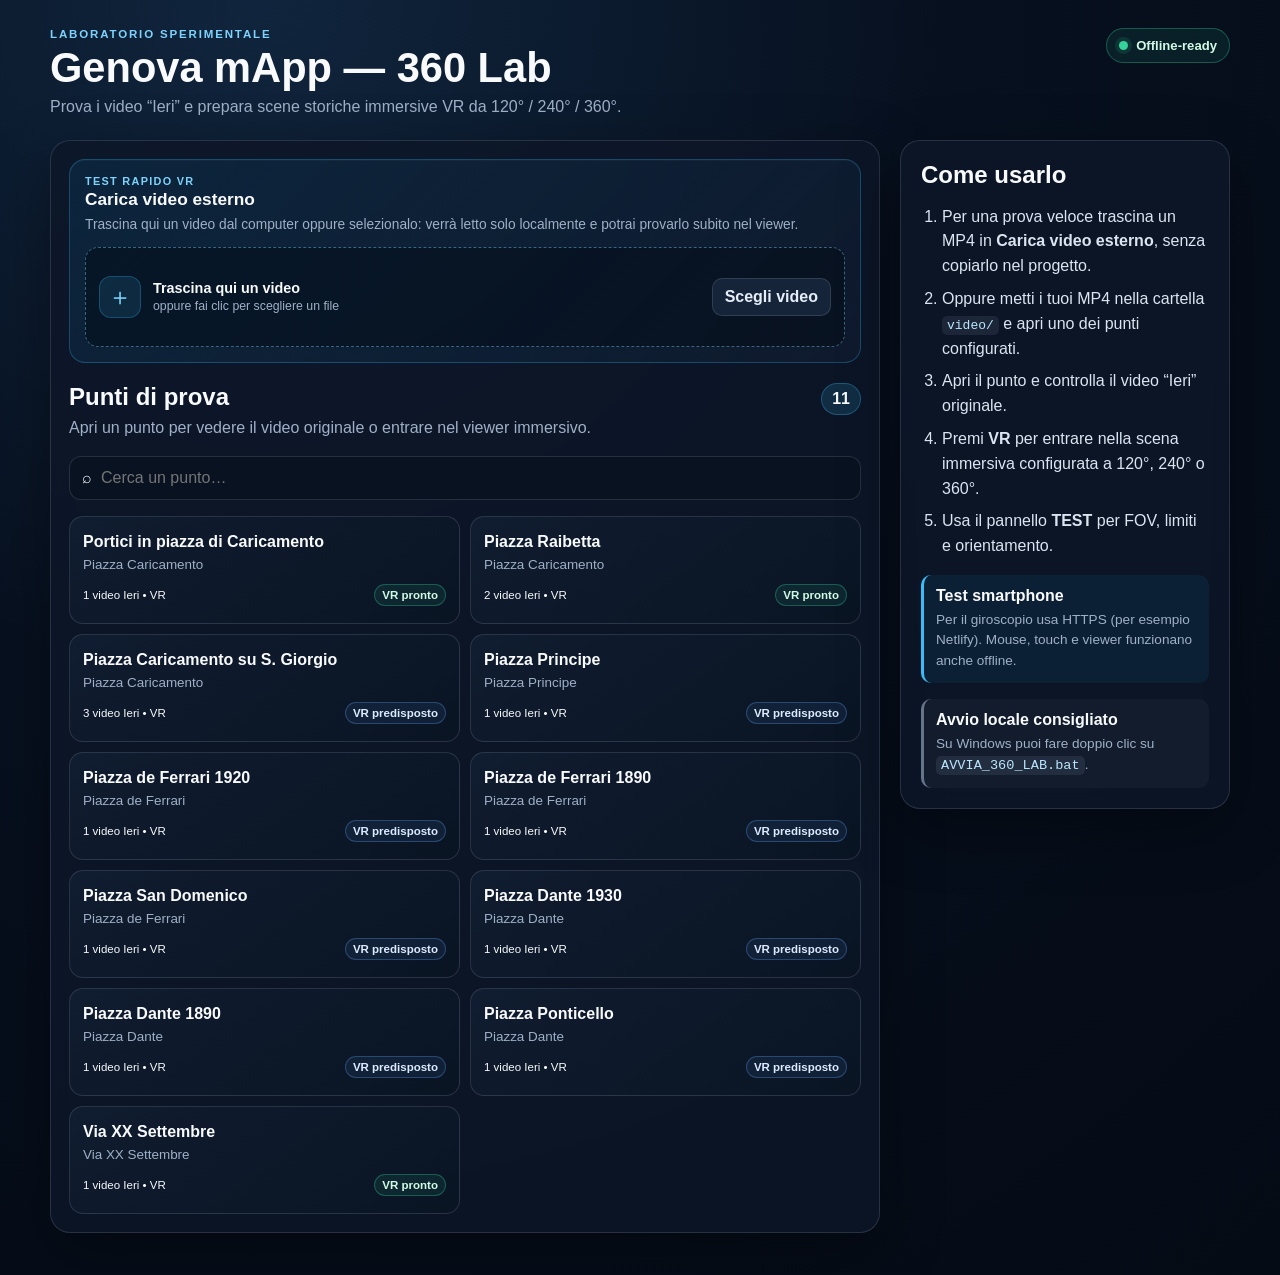
==== commit b32180da: "Add files via upload" ====
--- a/index.html
+++ b/index.html
@@ -4,8 +4,8 @@
   <meta charset="utf-8">
   <meta name="viewport" content="width=device-width, initial-scale=1, viewport-fit=cover">
   <meta name="theme-color" content="#07101f">
-  <title>Genova mApp — 360 Lab v0.1.7</title>
-  <link rel="stylesheet" href="css/style.css?v=0.1.9">
+  <title>Genova mApp — 360 Lab v0.1.8</title>
+  <link rel="stylesheet" href="css/style.css?v=0.1.11">
 </head>
 <body>
   <div class="app-shell">
@@ -20,6 +20,33 @@
 
     <main class="main-grid">
       <section class="catalog-panel">
+        <section id="quick-load-panel" class="quick-load-panel" aria-labelledby="quick-load-title">
+          <div class="quick-load-copy">
+            <div class="quick-load-kicker">TEST RAPIDO VR</div>
+            <h2 id="quick-load-title">Carica video esterno</h2>
+            <p>Trascina qui un video dal computer oppure selezionalo: verrà letto solo localmente e potrai provarlo subito nel viewer.</p>
+          </div>
+          <div id="quick-drop-zone" class="quick-drop-zone" tabindex="0" role="button" aria-label="Trascina un video qui oppure premi per selezionarlo dal computer">
+            <div class="quick-drop-icon" aria-hidden="true">＋</div>
+            <div class="quick-drop-text">
+              <strong>Trascina qui un video</strong>
+              <span>oppure fai clic per scegliere un file</span>
+            </div>
+            <button id="quick-pick-file" class="quick-pick-btn" type="button">Scegli video</button>
+            <input id="quick-local-file" type="file" accept="video/*" hidden>
+          </div>
+          <div id="quick-file-info" class="quick-file-info" hidden>
+            <div>
+              <strong id="quick-file-name">Video selezionato</strong>
+              <span id="quick-file-meta">File locale pronto per il test</span>
+            </div>
+            <div class="quick-file-actions">
+              <button id="quick-change-file" class="quick-secondary-btn" type="button">Cambia</button>
+              <button id="quick-open-vr" class="quick-vr-btn" type="button">▶ Apri nel TEST VR</button>
+            </div>
+          </div>
+        </section>
+
         <div class="panel-heading">
           <div>
             <h2>Punti di prova</h2>
@@ -37,7 +64,8 @@
       <aside class="info-panel">
         <h2>Come usarlo</h2>
         <ol>
-          <li>Metti i tuoi MP4 nella cartella <code>video/</code> oppure scegli un file locale dal popup.</li>
+          <li>Per una prova veloce trascina un MP4 in <strong>Carica video esterno</strong>, senza copiarlo nel progetto.</li>
+          <li>Oppure metti i tuoi MP4 nella cartella <code>video/</code> e apri uno dei punti configurati.</li>
           <li>Apri il punto e controlla il video “Ieri” originale.</li>
           <li>Premi <strong>VR</strong> per entrare nella scena immersiva configurata a 120°, 240° o 360°.</li>
           <li>Usa il pannello <strong>TEST</strong> per FOV, limiti e orientamento.</li>
@@ -136,7 +164,7 @@
           <button id="test-close" type="button" aria-label="Chiudi pannello test">×</button>
         </div>
 
-        <label>Tipo scena VR
+        <label>Ampiezza orizzontale (angle)
           <select id="angle-select">
             <option value="120">VR 120°</option>
             <option value="180">VR 180°</option>
@@ -145,41 +173,41 @@
           </select>
         </label>
 
-        <label>Ampiezza verticale <output id="vertical-angle-out">80°</output>
+        <label>Ampiezza verticale (verticalAngle) <output id="vertical-angle-out">80°</output>
           <input id="vertical-angle-range" type="range" min="10" max="180" value="80">
         </label>
 
         <div class="ratio-readout">Rapporto angolare <strong id="ratio-out">1.50:1</strong></div>
 
-        <label>Proiezione
+        <label>Proiezione (projection)
           <select id="projection-select">
             <option value="flatvr">Video/foto VR adattato</option>
             <option value="equirect">Panorama equirettangolare</option>
           </select>
         </label>
 
-        <label>Ampiezza visuale <output id="fov-out">80°</output>
+        <label>Ampiezza visuale / zoom (fov) <output id="fov-out">80°</output>
           <input id="fov-range" type="range" min="35" max="110" value="80">
         </label>
 
-        <label>Rotazione iniziale <output id="yaw-out">0°</output>
+        <label>Orientamento orizzontale iniziale (yaw) <output id="yaw-out">0°</output>
           <input id="yaw-range" type="range" min="-180" max="180" value="0">
         </label>
 
-        <label>Inclinazione <output id="pitch-out">0°</output>
+        <label>Orientamento verticale iniziale (pitch) <output id="pitch-out">0°</output>
           <input id="pitch-range" type="range" min="-75" max="75" value="0">
         </label>
 
-        <label>Limite sinistro <output id="min-yaw-out">-90°</output>
+        <label>Limite sinistro (minYaw) <output id="min-yaw-out">-90°</output>
           <input id="min-yaw-range" type="range" min="-180" max="0" value="-90">
         </label>
-        <label>Limite destro <output id="max-yaw-out">90°</output>
+        <label>Limite destro (maxYaw) <output id="max-yaw-out">90°</output>
           <input id="max-yaw-range" type="range" min="0" max="180" value="90">
         </label>
-        <label>Limite verso il basso <output id="min-pitch-out">-40°</output>
+        <label>Limite verso il basso (minPitch) <output id="min-pitch-out">-40°</output>
           <input id="min-pitch-range" type="range" min="-85" max="0" value="-40">
         </label>
-        <label>Limite verso l’alto <output id="max-pitch-out">40°</output>
+        <label>Limite verso l’alto (maxPitch) <output id="max-pitch-out">40°</output>
           <input id="max-pitch-range" type="range" min="0" max="85" value="40">
         </label>
 
@@ -193,8 +221,8 @@
     </section>
   </div>
 
-  <script src="js/punti.js?v=0.1.9"></script>
-  <script src="js/vr-viewer.js?v=0.1.9"></script>
-  <script src="js/app.js?v=0.1.9"></script>
+  <script src="js/punti.js?v=0.1.11"></script>
+  <script src="js/vr-viewer.js?v=0.1.11"></script>
+  <script src="js/app.js?v=0.1.11"></script>
 </body>
 </html>
--- a/css/style.css
+++ b/css/style.css
@@ -11,3 +11,14 @@
 
 /* 360 Lab v0.1.7 */
 .vr-loader{position:absolute;inset:0;z-index:8;display:flex;flex-direction:column;align-items:center;justify-content:center;gap:12px;background:rgba(3,8,18,.86);color:#fff;text-align:center;pointer-events:none}.vr-loader[hidden]{display:none!important}.vr-spinner{width:36px;height:36px;border:3px solid rgba(255,255,255,.22);border-top-color:#7dd3fc;border-radius:50%;animation:vr-spin .8s linear infinite}.vr-audio{font-size:1.05rem}.test-actions.single{grid-template-columns:1fr}.tab-btn[hidden],.vr-btn[hidden]{display:none!important}@keyframes vr-spin{to{transform:rotate(360deg)}}@media(prefers-reduced-motion:reduce){.vr-spinner{animation:none;border-top-color:#fff}}
+
+
+/* Test rapido: caricamento video esterno */
+.quick-load-panel{margin-bottom:20px;padding:15px;border:1px solid rgba(56,189,248,.28);border-radius:16px;background:linear-gradient(135deg,rgba(14,165,233,.10),rgba(17,29,49,.72));box-shadow:inset 0 1px 0 rgba(255,255,255,.03)}
+.quick-load-copy h2{margin:2px 0 5px;font-size:1.08rem}.quick-load-copy p{margin:0;color:var(--muted);font-size:.86rem;line-height:1.45}.quick-load-kicker{color:#7dd3fc;font-size:.68rem;font-weight:900;letter-spacing:.12em}
+.quick-drop-zone{margin-top:12px;min-height:100px;border:1px dashed rgba(125,211,252,.42);border-radius:13px;background:rgba(4,13,25,.54);display:flex;align-items:center;gap:12px;padding:13px;cursor:pointer;transition:.16s ease}
+.quick-drop-zone:hover,.quick-drop-zone:focus-visible,.quick-drop-zone.is-dragging{border-color:#7dd3fc;background:rgba(14,165,233,.12);outline:none}.quick-drop-zone.is-dragging{transform:translateY(-1px);box-shadow:0 0 0 3px rgba(56,189,248,.10)}
+.quick-drop-icon{display:grid;place-items:center;flex:0 0 42px;width:42px;height:42px;border-radius:12px;background:rgba(56,189,248,.12);border:1px solid rgba(56,189,248,.26);font-size:1.5rem;color:#7dd3fc}.quick-drop-text{display:flex;flex:1;min-width:0;flex-direction:column;gap:3px}.quick-drop-text strong{font-size:.9rem}.quick-drop-text span{color:var(--muted);font-size:.77rem}
+.quick-pick-btn,.quick-secondary-btn,.quick-vr-btn{border:1px solid var(--line);border-radius:10px;padding:9px 12px;font-weight:800;cursor:pointer;white-space:nowrap}.quick-pick-btn,.quick-secondary-btn{background:#16243a;color:#e5edf7}.quick-vr-btn{border-color:rgba(56,189,248,.55);background:linear-gradient(135deg,rgba(14,165,233,.32),rgba(56,189,248,.15));color:#fff}.quick-pick-btn:hover,.quick-secondary-btn:hover,.quick-vr-btn:hover{border-color:rgba(125,211,252,.7)}
+.quick-file-info{margin-top:12px;border:1px solid rgba(52,211,153,.28);border-radius:13px;background:rgba(52,211,153,.06);padding:12px;display:flex;align-items:center;justify-content:space-between;gap:12px}.quick-file-info[hidden]{display:none!important}.quick-file-info>div:first-child{min-width:0;display:flex;flex-direction:column;gap:4px}.quick-file-info strong{overflow:hidden;text-overflow:ellipsis;white-space:nowrap}.quick-file-info span{color:var(--muted);font-size:.75rem}.quick-file-actions{display:flex;gap:7px;flex:0 0 auto}
+@media(max-width:620px){.quick-drop-zone{align-items:flex-start;flex-wrap:wrap}.quick-pick-btn{width:100%}.quick-file-info{align-items:stretch;flex-direction:column}.quick-file-actions{display:grid;grid-template-columns:auto 1fr}.quick-vr-btn{white-space:normal}}
